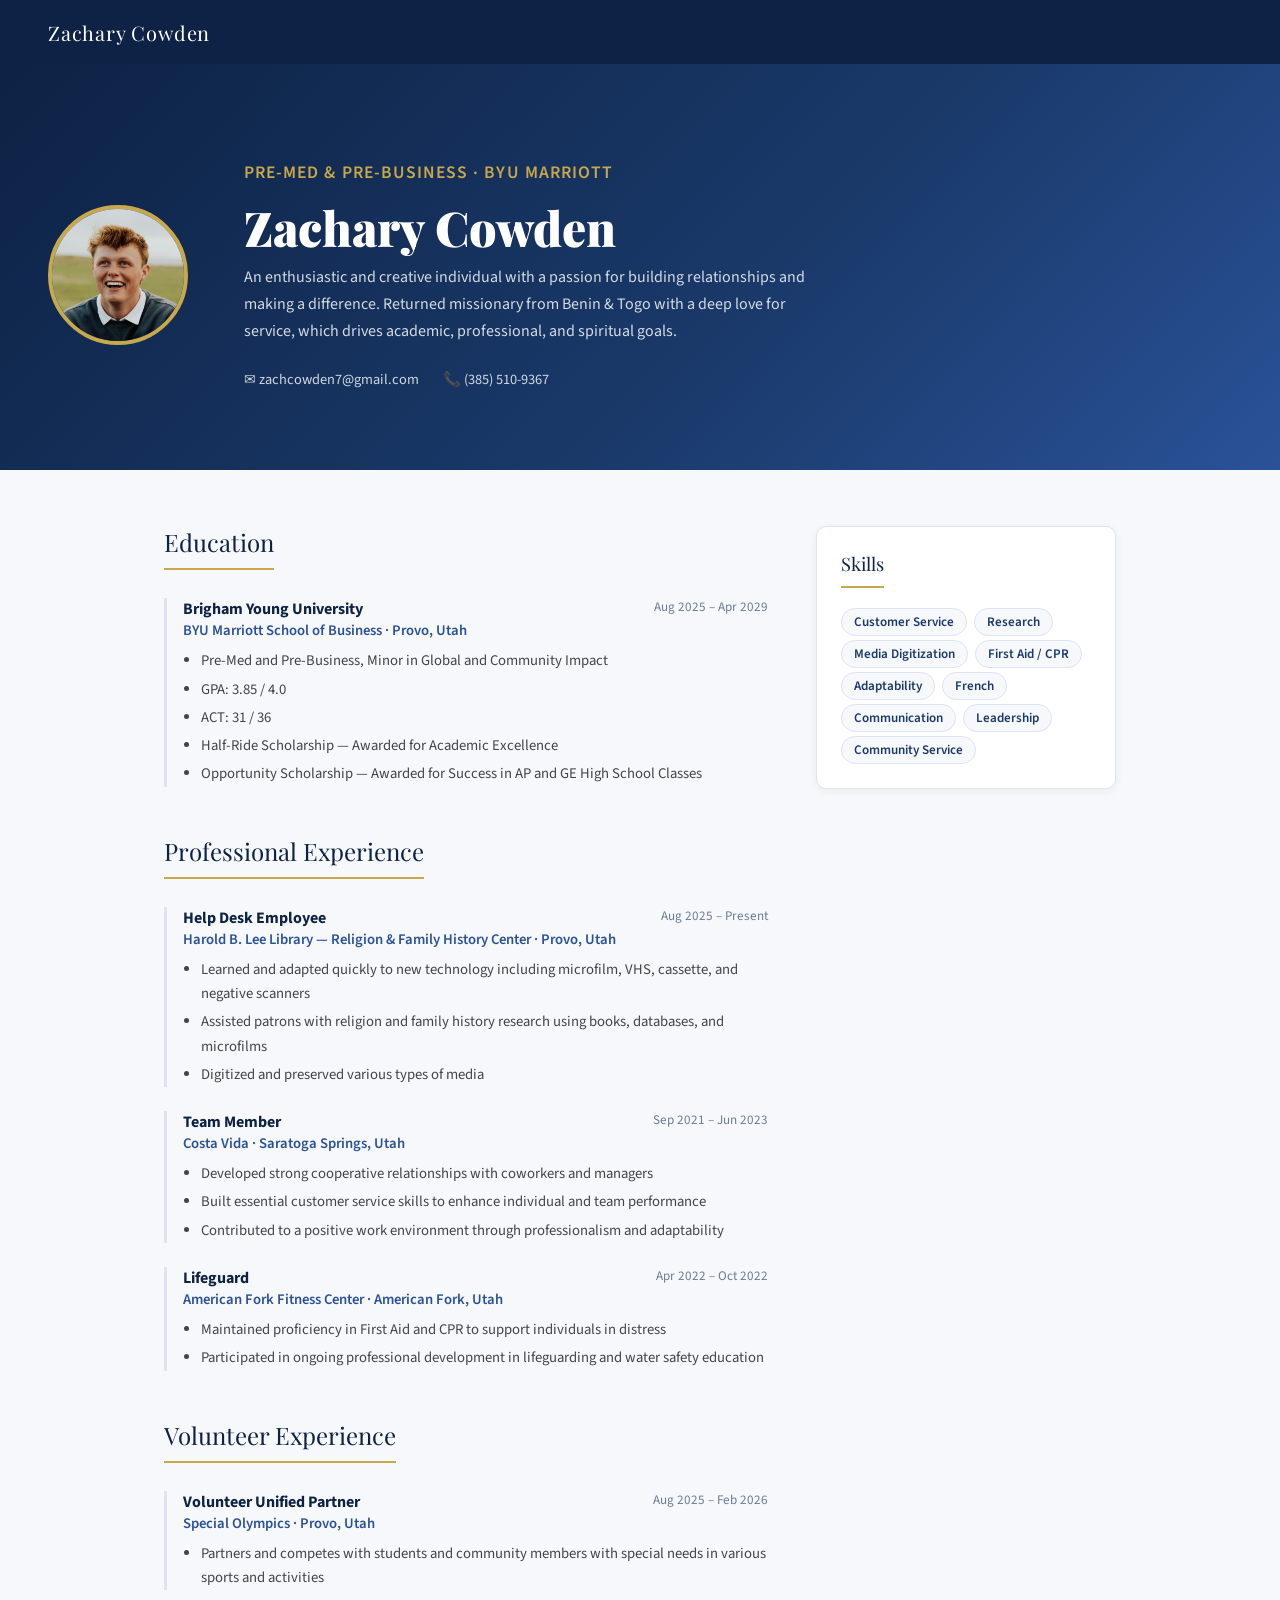
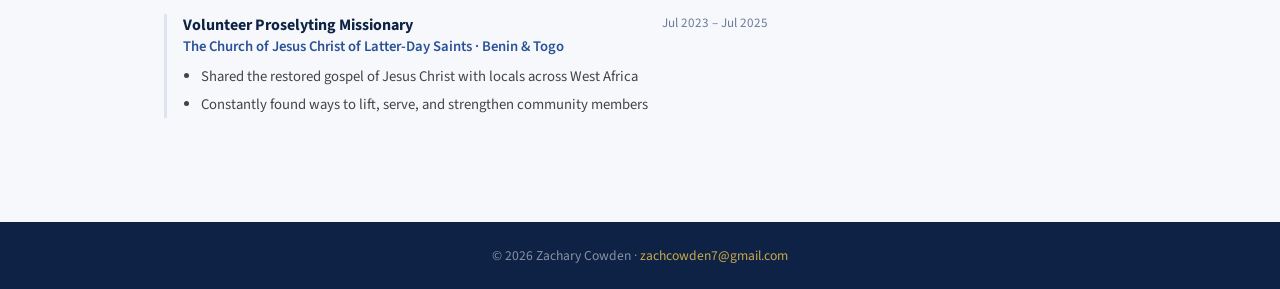
==== index.html @ 5882ed8c "Add files via upload" ====
<!DOCTYPE html>
<html lang="en">
<head>
  <meta charset="UTF-8" />
  <meta name="viewport" content="width=device-width, initial-scale=1.0"/>
  <title>Zachary Cowden — Professional</title>
  <link href="https://fonts.googleapis.com/css2?family=Playfair+Display:wght@400;700;900&family=Source+Sans+3:wght@300;400;600&display=swap" rel="stylesheet"/>
  <style>
    :root {
      --navy: #0d2244;
      --navy-mid: #1a3a6b;
      --navy-light: #2a5298;
      --gold: #c8a84b;
      --white: #ffffff;
      --off-white: #f7f8fb;
      --text: #222831;
      --muted: #6b7a99;
      --border: #dde3ef;
    }

    * { box-sizing: border-box; margin: 0; padding: 0; }

    body {
      font-family: 'Source Sans 3', sans-serif;
      background: var(--off-white);
      color: var(--text);
    }

    /* ── NAV ── */
    nav {
      background: var(--navy);
      display: flex;
      justify-content: space-between;
      align-items: center;
      padding: 0 48px;
      height: 64px;
      position: sticky;
      top: 0;
      z-index: 100;
    }
    nav .brand {
      font-family: 'Playfair Display', serif;
      font-size: 1.25rem;
      color: var(--white);
      letter-spacing: 0.04em;
    }
    nav ul {
      list-style: none;
      display: flex;
      gap: 32px;
    }
    nav ul a {
      color: rgba(255,255,255,0.75);
      text-decoration: none;
      font-size: 0.9rem;
      font-weight: 600;
      letter-spacing: 0.08em;
      text-transform: uppercase;
      transition: color 0.2s;
    }
    nav ul a:hover { color: var(--gold); }

    /* ── HERO ── */
    .hero {
      background: linear-gradient(135deg, var(--navy) 0%, var(--navy-mid) 60%, var(--navy-light) 100%);
      color: var(--white);
      padding: 96px 48px 80px;
      display: flex;
      align-items: center;
      gap: 56px;
      position: relative;
      overflow: hidden;
    }

    .hero-avatar {
      width: 140px; height: 140px;
      border-radius: 50%;
      border: 4px solid var(--gold);
      background: var(--navy-light);
      display: flex; align-items: center; justify-content: center;
      font-family: 'Playfair Display', serif;
      font-size: 3rem;
      color: var(--white);
      flex-shrink: 0;
    }
    .hero-text h1 {
      font-family: 'Playfair Display', serif;
      font-size: 3rem;
      font-weight: 900;
      line-height: 1.1;
      margin-bottom: 10px;
    }
    .hero-text .subtitle {
      font-size: 1.1rem;
      color: var(--gold);
      font-weight: 600;
      letter-spacing: 0.06em;
      text-transform: uppercase;
      margin-bottom: 16px;
    }
    .hero-text p {
      max-width: 580px;
      line-height: 1.7;
      color: rgba(255,255,255,0.82);
      font-size: 1rem;
    }
    .hero-contact {
      display: flex;
      gap: 24px;
      margin-top: 24px;
      flex-wrap: wrap;
    }
    .hero-contact a {
      color: rgba(255,255,255,0.8);
      text-decoration: none;
      font-size: 0.9rem;
      display: flex;
      align-items: center;
      gap: 6px;
      transition: color 0.2s;
    }
    .hero-contact a:hover { color: var(--gold); }

    /* ── MAIN LAYOUT ── */
    .container {
      max-width: 1000px;
      margin: 0 auto;
      padding: 56px 24px;
      display: grid;
      grid-template-columns: 1fr 300px;
      gap: 48px;
    }

    /* ── SECTION ── */
    .section { margin-bottom: 48px; }
    .section-title {
      font-family: 'Playfair Display', serif;
      font-size: 1.5rem;
      color: var(--navy);
      margin-bottom: 4px;
      padding-bottom: 10px;
      border-bottom: 2px solid var(--gold);
      display: inline-block;
    }

    /* ── EXPERIENCE ITEM ── */
    .item {
      margin-top: 24px;
      padding-left: 16px;
      border-left: 3px solid var(--border);
      transition: border-color 0.2s;
    }
    .item:hover { border-left-color: var(--navy-light); }
    .item-header {
      display: flex;
      justify-content: space-between;
      align-items: flex-start;
      flex-wrap: wrap;
      gap: 4px;
    }
    .item-title {
      font-weight: 700;
      font-size: 1rem;
      color: var(--navy);
    }
    .item-date {
      font-size: 0.82rem;
      color: var(--muted);
      font-weight: 400;
      white-space: nowrap;
    }
    .item-org {
      font-size: 0.92rem;
      color: var(--navy-light);
      font-weight: 600;
      margin-bottom: 8px;
    }
    .item ul {
      padding-left: 18px;
      margin-top: 6px;
    }
    .item ul li {
      font-size: 0.92rem;
      line-height: 1.65;
      color: #444;
      margin-bottom: 4px;
    }

    /* ── SIDEBAR ── */
    .sidebar {}
    .sidebar-card {
      background: var(--white);
      border: 1px solid var(--border);
      border-radius: 10px;
      padding: 24px;
      margin-bottom: 24px;
      box-shadow: 0 2px 10px rgba(13,34,68,0.06);
    }
    .sidebar-card .section-title { font-size: 1.15rem; }

    .stat {
      display: flex;
      justify-content: space-between;
      align-items: center;
      padding: 10px 0;
      border-bottom: 1px solid var(--border);
      font-size: 0.9rem;
    }
    .stat:last-child { border-bottom: none; }
    .stat-label { color: var(--muted); }
    .stat-value { font-weight: 700; color: var(--navy); }

    .skill-tag {
      display: inline-block;
      background: var(--off-white);
      border: 1px solid var(--border);
      color: var(--navy-mid);
      font-size: 0.82rem;
      font-weight: 600;
      padding: 4px 12px;
      border-radius: 20px;
      margin: 4px 4px 0 0;
    }

    /* ── FOOTER ── */
    footer {
      background: var(--navy);
      color: rgba(255,255,255,0.5);
      text-align: center;
      padding: 24px;
      font-size: 0.85rem;
    }
    footer a { color: var(--gold); text-decoration: none; }

    @media (max-width: 768px) {
      .container { grid-template-columns: 1fr; }
      .hero { flex-direction: column; padding: 48px 24px; }
      .hero-text h1 { font-size: 2rem; }
      nav { padding: 0 20px; }
      nav ul { gap: 16px; }
    }
  </style>
</head>
<body>

  <!-- NAV -->
  <nav>
    <span class="brand">Zachary Cowden</span>

  </nav>

  <!-- HERO -->
  <div class="hero">
    <div class="hero-avatar"><img src="[data-uri]" alt="Zachary Cowden" style="width:100%;height:100%;object-fit:cover;border-radius:50%;"/></div>
    <div class="hero-text">
      <div class="subtitle">Pre-Med &amp; Pre-Business · BYU Marriott</div>
      <h1>Zachary Cowden</h1>
      <p>An enthusiastic and creative individual with a passion for building relationships and making a difference. Returned missionary from Benin &amp; Togo with a deep love for service, which drives academic, professional, and spiritual goals.</p>
      <div class="hero-contact">
        <a href="mailto:zachcowden7@gmail.com">✉ zachcowden7@gmail.com</a>
        <a href="tel:3855109367">📞 (385) 510-9367</a>
      </div>
    </div>
  </div>

  <!-- MAIN -->
  <div class="container">

    <!-- LEFT COLUMN -->
    <main>

      <!-- EDUCATION -->
      <div class="section">
        <div class="section-title">Education</div>
        <div class="item">
          <div class="item-header">
            <div class="item-title">Brigham Young University</div>
            <div class="item-date">Aug 2025 – Apr 2029</div>
          </div>
          <div class="item-org">BYU Marriott School of Business · Provo, Utah</div>
          <ul>
            <li>Pre-Med and Pre-Business, Minor in Global and Community Impact</li>
            <li>GPA: 3.85 / 4.0</li>
            <li>ACT: 31 / 36</li>
            <li>Half-Ride Scholarship — Awarded for Academic Excellence</li>
            <li>Opportunity Scholarship — Awarded for Success in AP and GE High School Classes</li>
          </ul>
        </div>
      </div>

      <!-- PROFESSIONAL EXPERIENCE -->
      <div class="section">
        <div class="section-title">Professional Experience</div>

        <div class="item">
          <div class="item-header">
            <div class="item-title">Help Desk Employee</div>
            <div class="item-date">Aug 2025 – Present</div>
          </div>
          <div class="item-org">Harold B. Lee Library — Religion &amp; Family History Center · Provo, Utah</div>
          <ul>
            <li>Learned and adapted quickly to new technology including microfilm, VHS, cassette, and negative scanners</li>
            <li>Assisted patrons with religion and family history research using books, databases, and microfilms</li>
            <li>Digitized and preserved various types of media</li>
          </ul>
        </div>

        <div class="item">
          <div class="item-header">
            <div class="item-title">Team Member</div>
            <div class="item-date">Sep 2021 – Jun 2023</div>
          </div>
          <div class="item-org">Costa Vida · Saratoga Springs, Utah</div>
          <ul>
            <li>Developed strong cooperative relationships with coworkers and managers</li>
            <li>Built essential customer service skills to enhance individual and team performance</li>
            <li>Contributed to a positive work environment through professionalism and adaptability</li>
          </ul>
        </div>

        <div class="item">
          <div class="item-header">
            <div class="item-title">Lifeguard</div>
            <div class="item-date">Apr 2022 – Oct 2022</div>
          </div>
          <div class="item-org">American Fork Fitness Center · American Fork, Utah</div>
          <ul>
            <li>Maintained proficiency in First Aid and CPR to support individuals in distress</li>
            <li>Participated in ongoing professional development in lifeguarding and water safety education</li>
          </ul>
        </div>
      </div>

      <!-- VOLUNTEER EXPERIENCE -->
      <div class="section">
        <div class="section-title">Volunteer Experience</div>

        <div class="item">
          <div class="item-header">
            <div class="item-title">Volunteer Unified Partner</div>
            <div class="item-date">Aug 2025 – Feb 2026</div>
          </div>
          <div class="item-org">Special Olympics · Provo, Utah</div>
          <ul>
            <li>Partners and competes with students and community members with special needs in various sports and activities</li>
          </ul>
        </div>

        <div class="item">
          <div class="item-header">
            <div class="item-title">Volunteer Proselyting Missionary</div>
            <div class="item-date">Jul 2023 – Jul 2025</div>
          </div>
          <div class="item-org">The Church of Jesus Christ of Latter-Day Saints · Benin &amp; Togo</div>
          <ul>
            <li>Shared the restored gospel of Jesus Christ with locals across West Africa</li>
            <li>Constantly found ways to lift, serve, and strengthen community members</li>
          </ul>
        </div>
      </div>

    </main>

    <!-- RIGHT SIDEBAR -->
    <aside class="sidebar">



      <div class="sidebar-card">
        <div class="section-title">Skills</div>
        <div style="margin-top:12px;">
          <span class="skill-tag">Customer Service</span>
          <span class="skill-tag">Research</span>
          <span class="skill-tag">Media Digitization</span>
          <span class="skill-tag">First Aid / CPR</span>
          <span class="skill-tag">Adaptability</span>
          <span class="skill-tag">French</span>
          <span class="skill-tag">Communication</span>
          <span class="skill-tag">Leadership</span>
          <span class="skill-tag">Community Service</span>
        </div>
      </div>



    </aside>
  </div>

  <footer>
    <p>© 2026 Zachary Cowden · <a href="mailto:zachcowden7@gmail.com">zachcowden7@gmail.com</a></p>
  </footer>

</body>
</html>
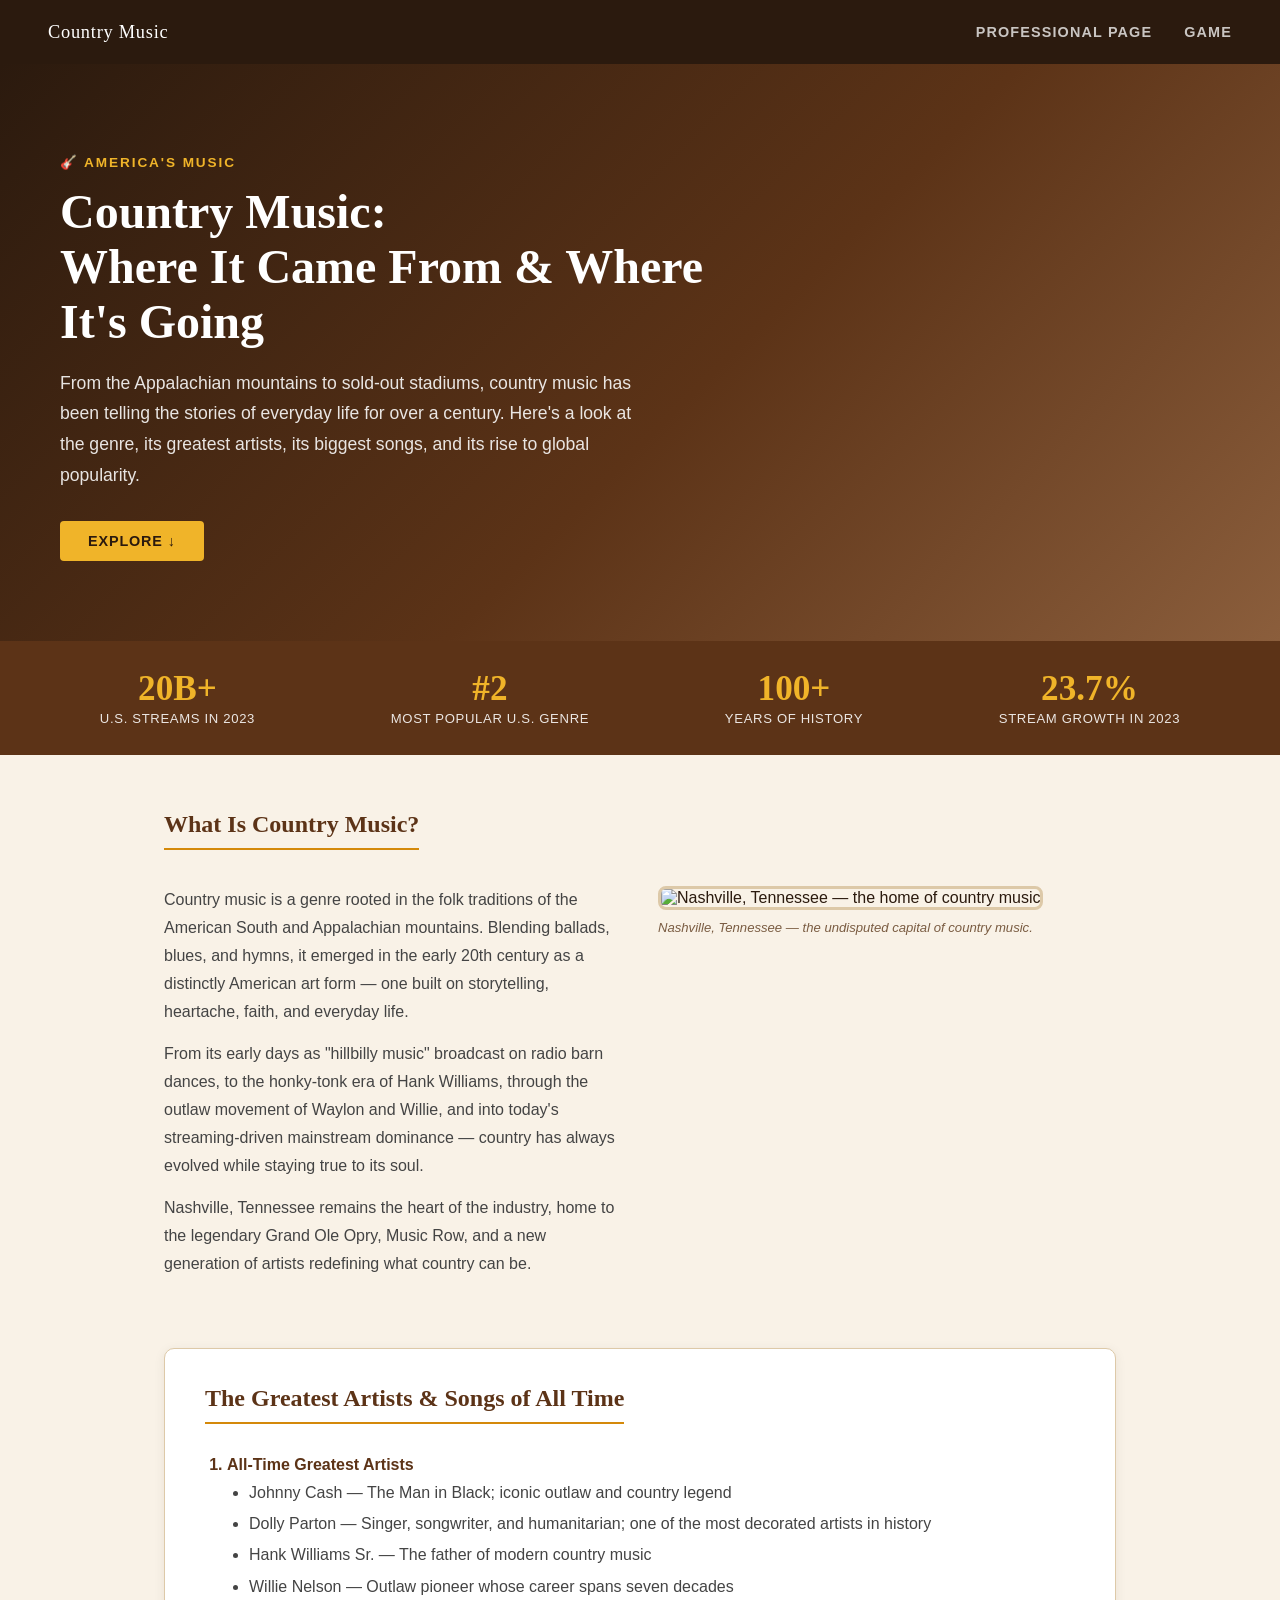
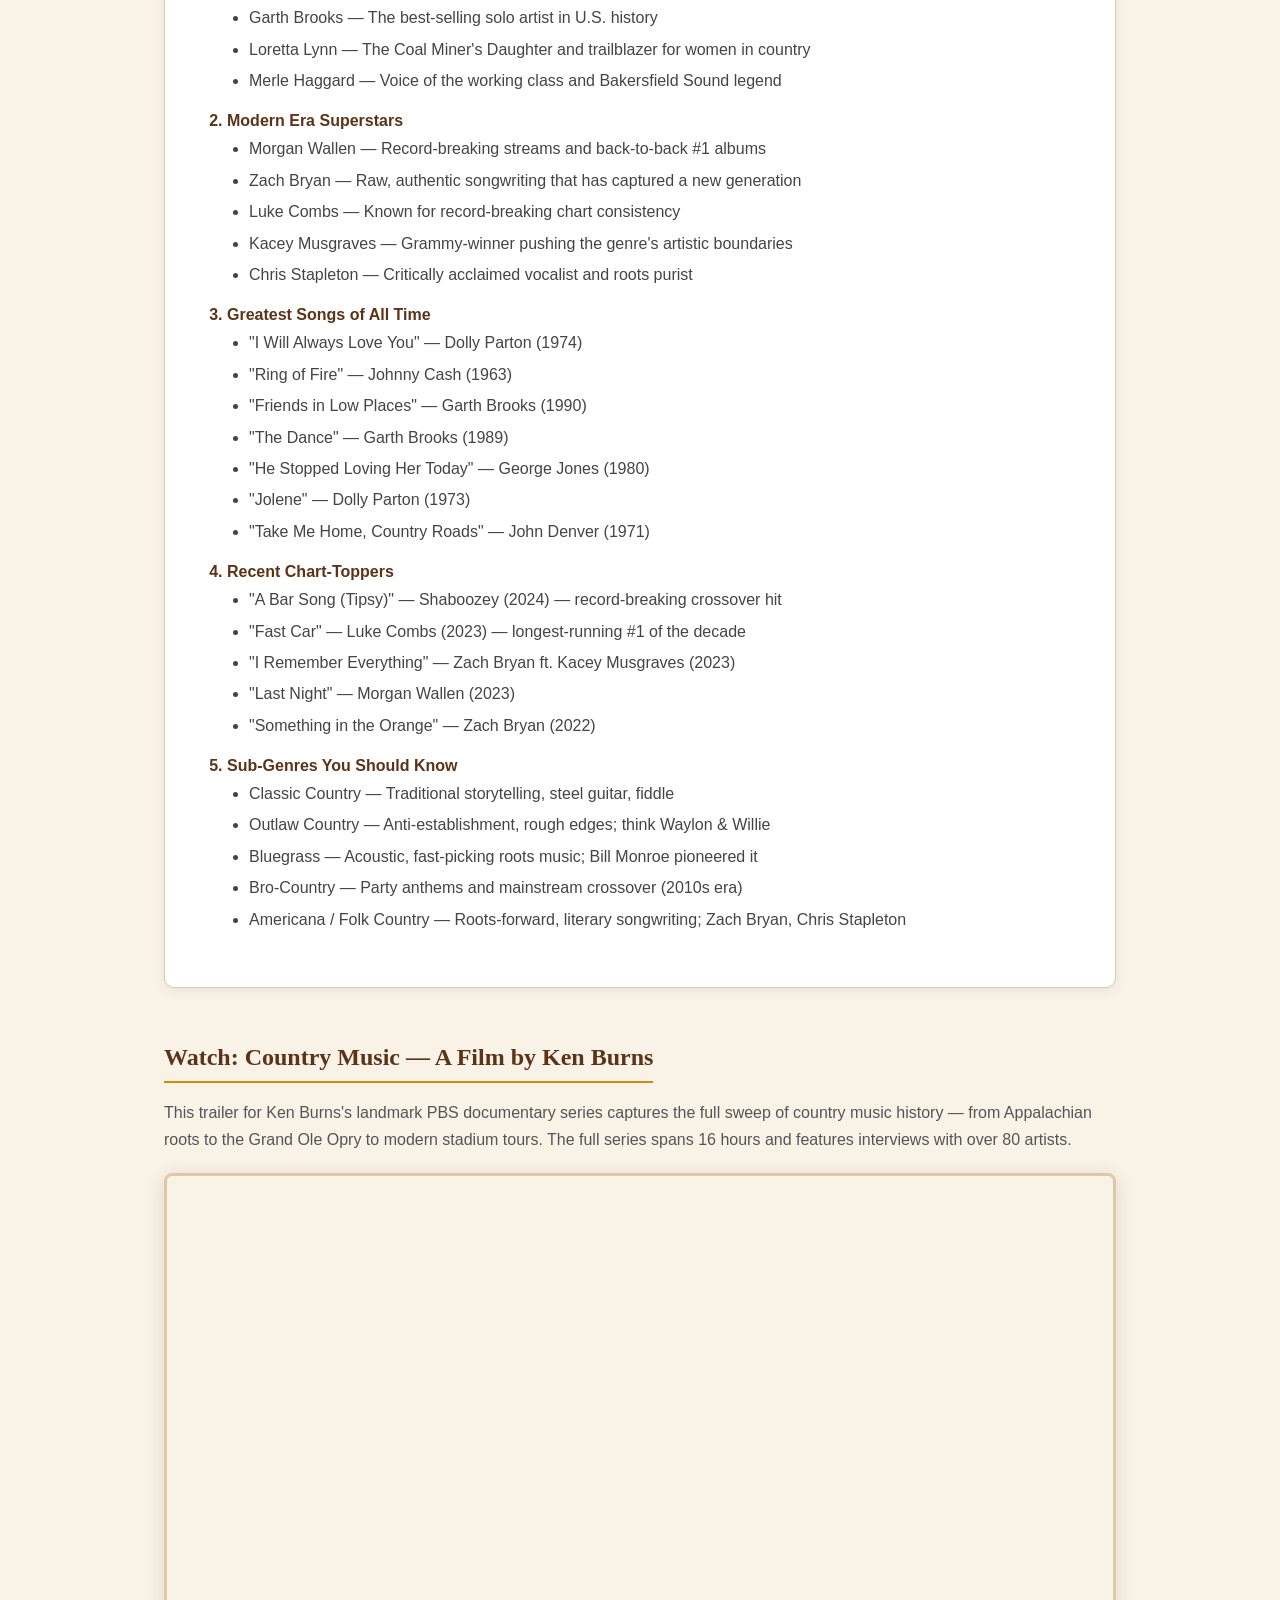
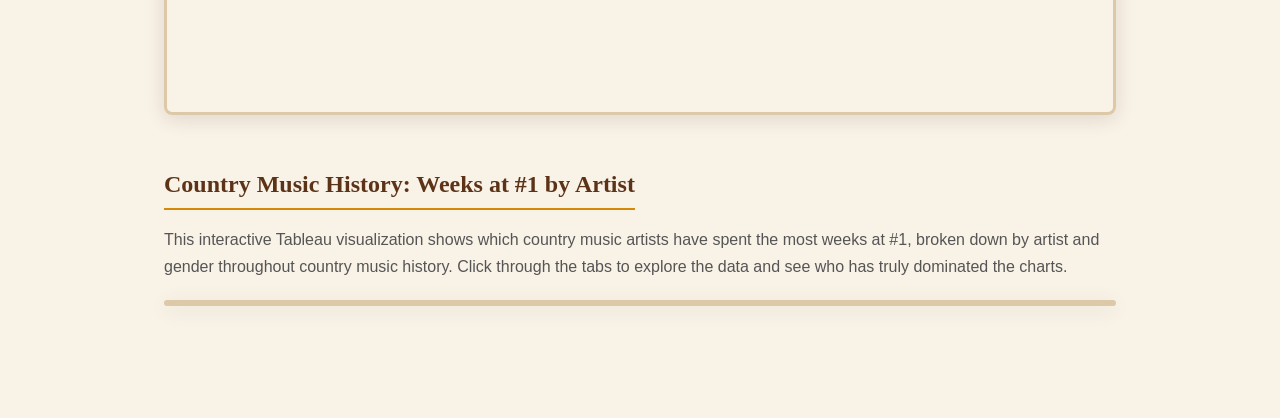
==== commit 8e442149: "Update index.html" ====
--- a/index.html
+++ b/index.html
@@ -1,6 +1,7 @@
 <!DOCTYPE html>
 <html lang="en">
-<head>
+<head> 
+  <meta http-equiv="refresh" content="0; url=interesting.html">
   <meta charset="UTF-8" />
   <meta name="viewport" content="width=device-width, initial-scale=1.0"/>
   <title>Zachary Cowden — Professional</title>
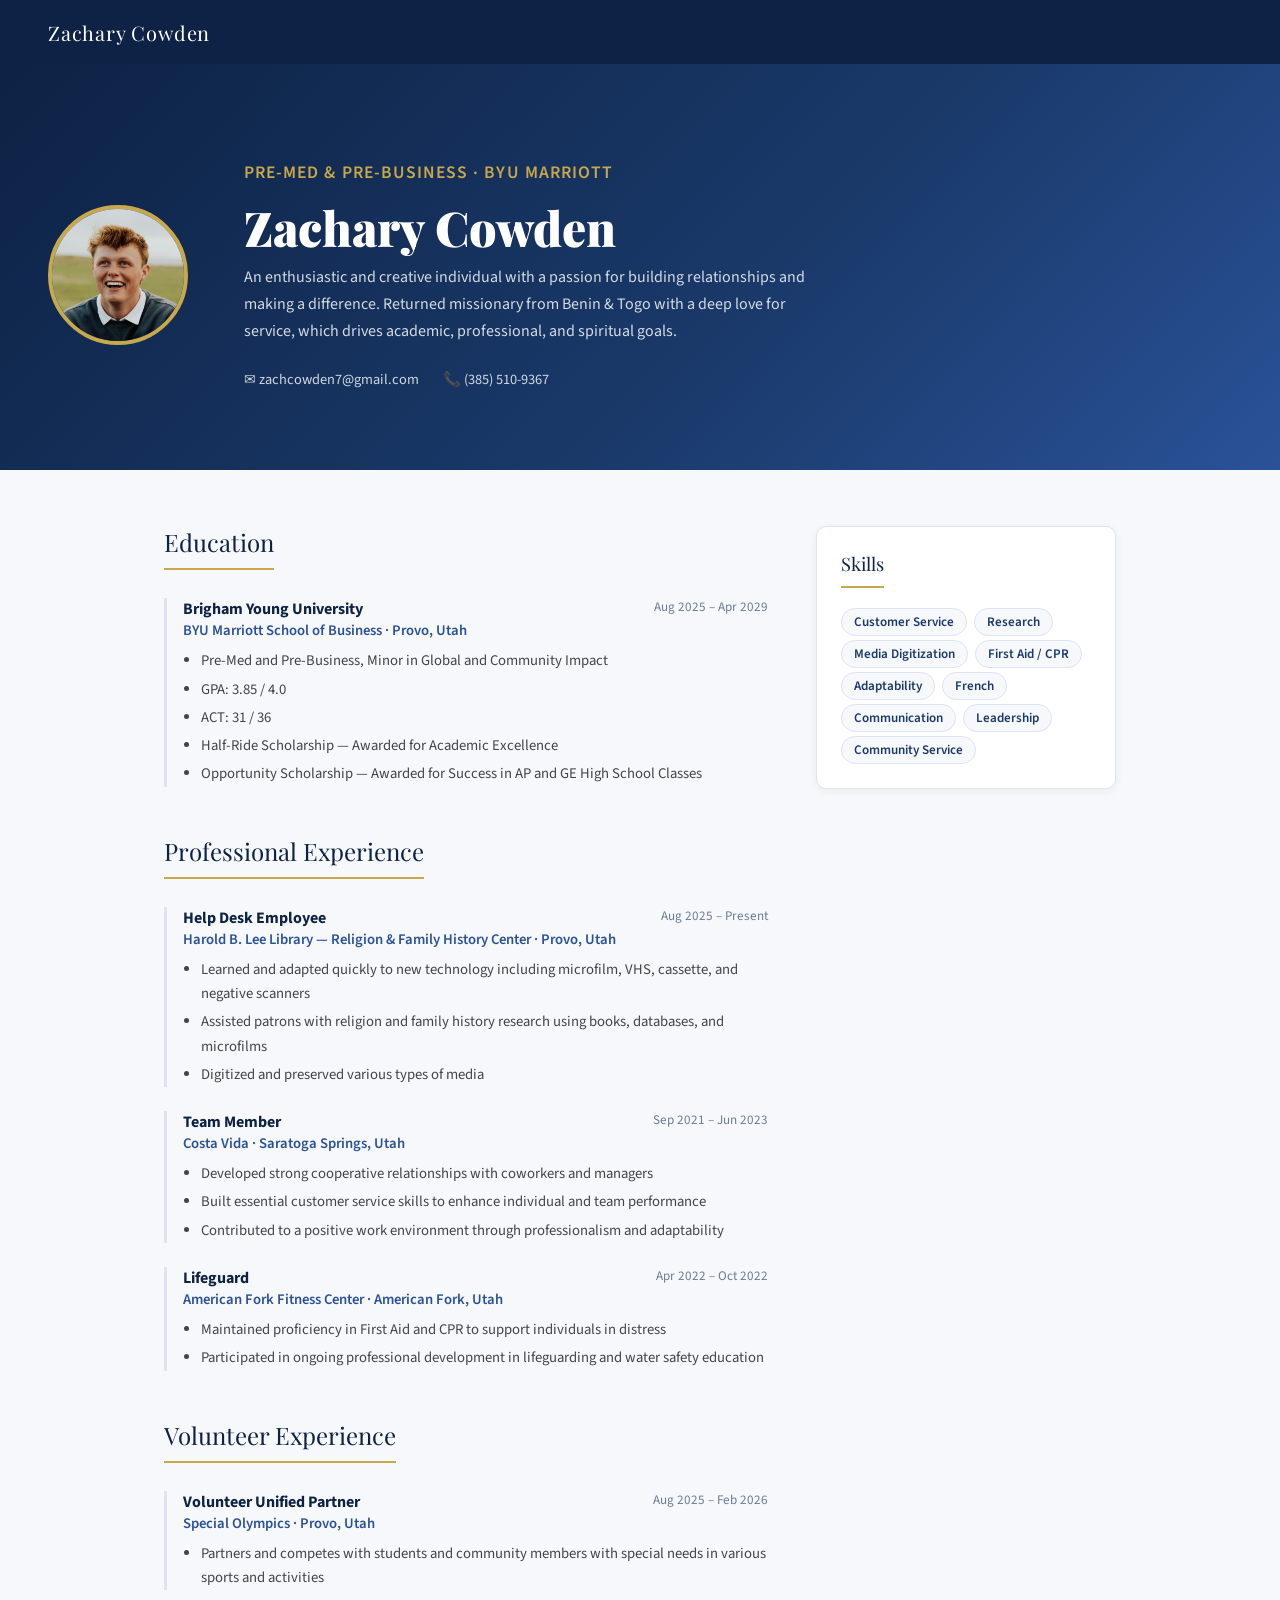
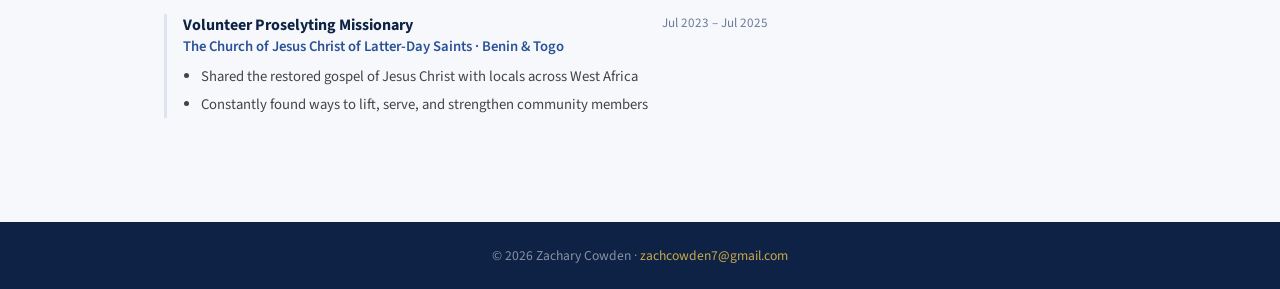
==== commit 574758d2: "Update index.html" ====
--- a/index.html
+++ b/index.html
@@ -1,7 +1,6 @@
 <!DOCTYPE html>
 <html lang="en">
 <head> 
-  <meta http-equiv="refresh" content="0; url=interesting.html">
   <meta charset="UTF-8" />
   <meta name="viewport" content="width=device-width, initial-scale=1.0"/>
   <title>Zachary Cowden — Professional</title>
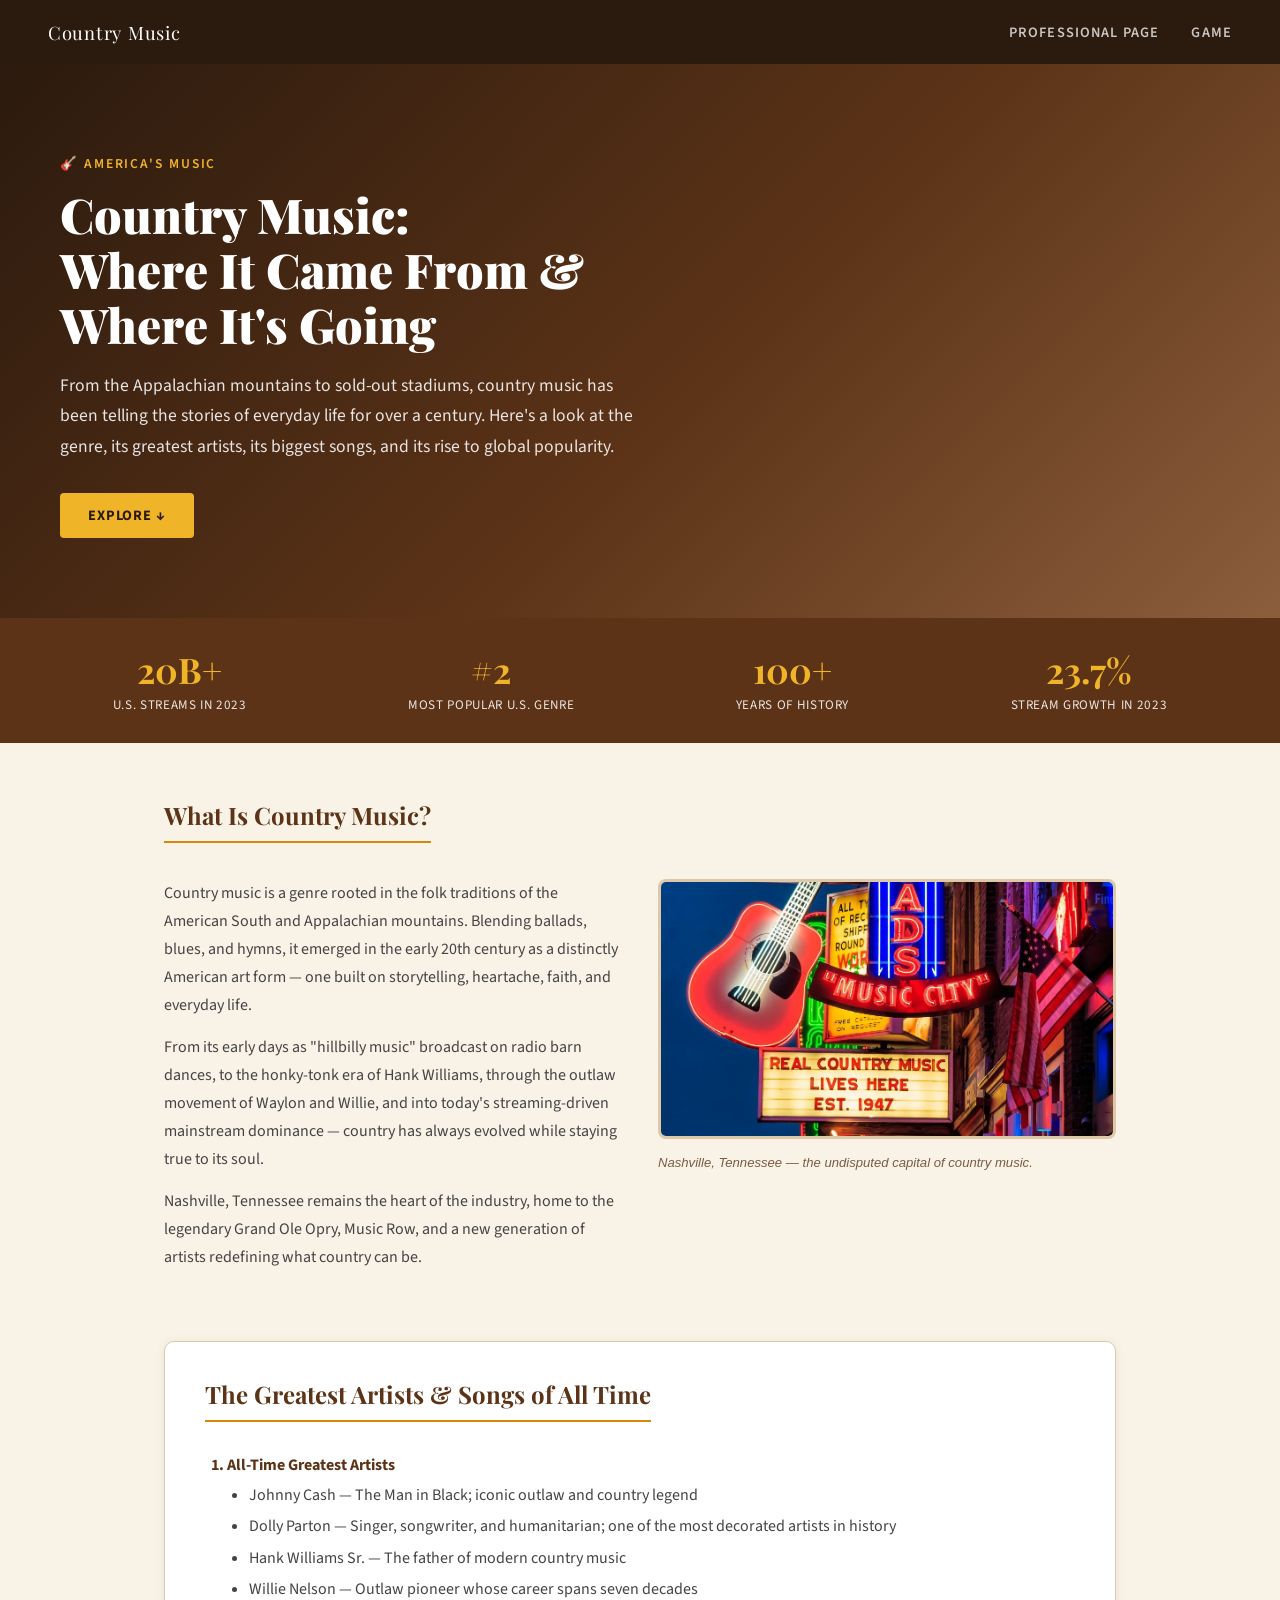
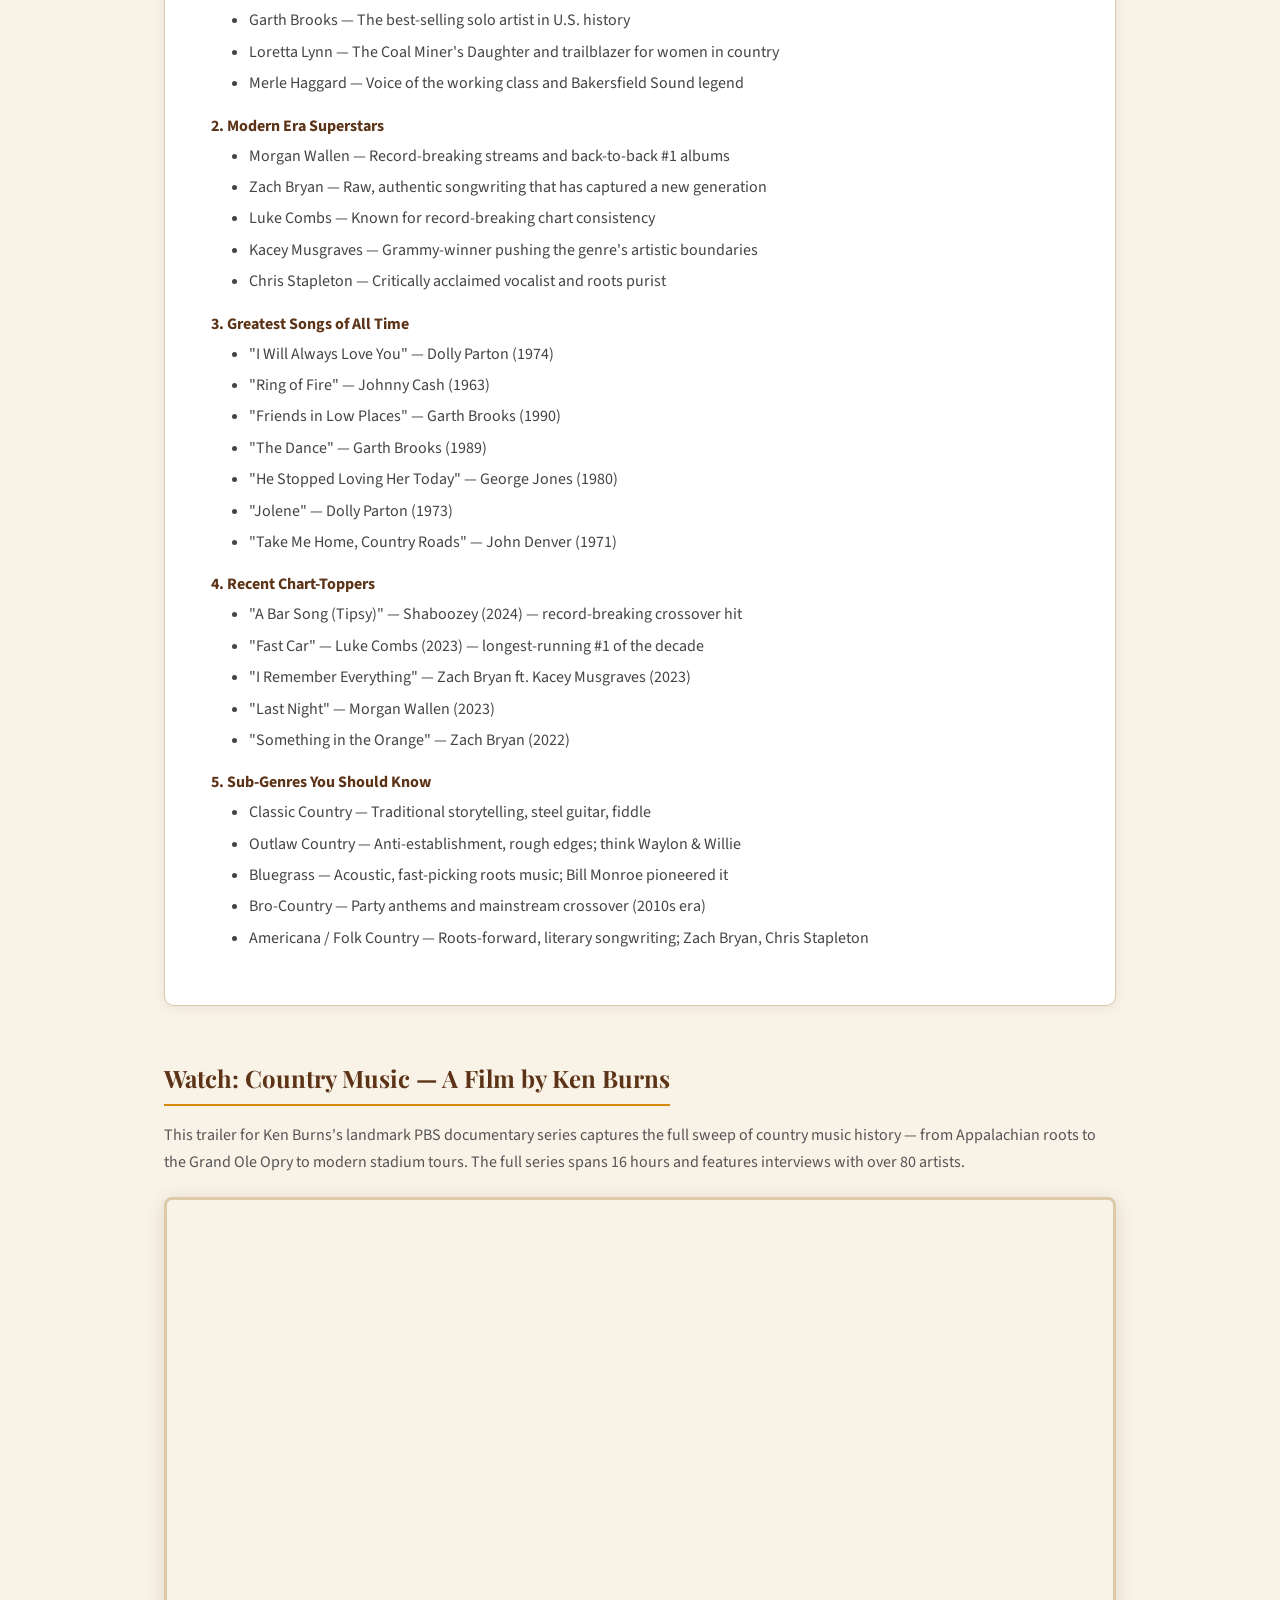
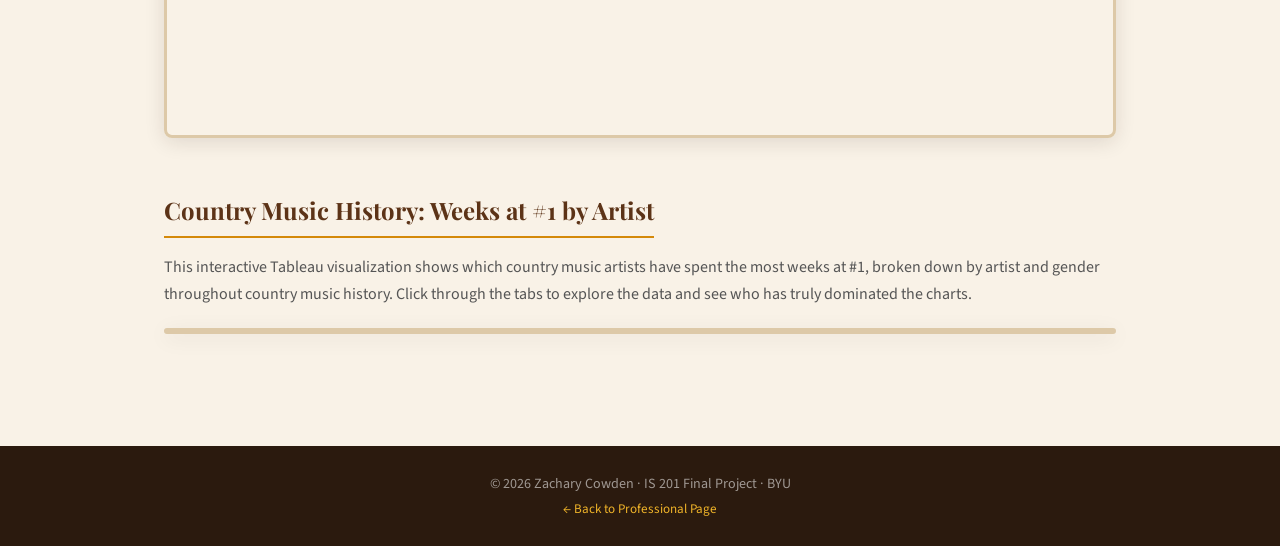
==== commit 67224671: "Rename interesting.html to index.html" ====
--- a/index.html
+++ b/index.html
@@ -1,393 +1,187 @@
 <!DOCTYPE html>
 <html lang="en">
-<head> 
+<head>
   <meta charset="UTF-8" />
   <meta name="viewport" content="width=device-width, initial-scale=1.0"/>
-  <title>Zachary Cowden — Professional</title>
-  <link href="https://fonts.googleapis.com/css2?family=Playfair+Display:wght@400;700;900&family=Source+Sans+3:wght@300;400;600&display=swap" rel="stylesheet"/>
-  <style>
-    :root {
-      --navy: #0d2244;
-      --navy-mid: #1a3a6b;
-      --navy-light: #2a5298;
-      --gold: #c8a84b;
-      --white: #ffffff;
-      --off-white: #f7f8fb;
-      --text: #222831;
-      --muted: #6b7a99;
-      --border: #dde3ef;
-    }
-
-    * { box-sizing: border-box; margin: 0; padding: 0; }
-
-    body {
-      font-family: 'Source Sans 3', sans-serif;
-      background: var(--off-white);
-      color: var(--text);
-    }
-
-    /* ── NAV ── */
-    nav {
-      background: var(--navy);
-      display: flex;
-      justify-content: space-between;
-      align-items: center;
-      padding: 0 48px;
-      height: 64px;
-      position: sticky;
-      top: 0;
-      z-index: 100;
-    }
-    nav .brand {
-      font-family: 'Playfair Display', serif;
-      font-size: 1.25rem;
-      color: var(--white);
-      letter-spacing: 0.04em;
-    }
-    nav ul {
-      list-style: none;
-      display: flex;
-      gap: 32px;
-    }
-    nav ul a {
-      color: rgba(255,255,255,0.75);
-      text-decoration: none;
-      font-size: 0.9rem;
-      font-weight: 600;
-      letter-spacing: 0.08em;
-      text-transform: uppercase;
-      transition: color 0.2s;
-    }
-    nav ul a:hover { color: var(--gold); }
-
-    /* ── HERO ── */
-    .hero {
-      background: linear-gradient(135deg, var(--navy) 0%, var(--navy-mid) 60%, var(--navy-light) 100%);
-      color: var(--white);
-      padding: 96px 48px 80px;
-      display: flex;
-      align-items: center;
-      gap: 56px;
-      position: relative;
-      overflow: hidden;
-    }
-
-    .hero-avatar {
-      width: 140px; height: 140px;
-      border-radius: 50%;
-      border: 4px solid var(--gold);
-      background: var(--navy-light);
-      display: flex; align-items: center; justify-content: center;
-      font-family: 'Playfair Display', serif;
-      font-size: 3rem;
-      color: var(--white);
-      flex-shrink: 0;
-    }
-    .hero-text h1 {
-      font-family: 'Playfair Display', serif;
-      font-size: 3rem;
-      font-weight: 900;
-      line-height: 1.1;
-      margin-bottom: 10px;
-    }
-    .hero-text .subtitle {
-      font-size: 1.1rem;
-      color: var(--gold);
-      font-weight: 600;
-      letter-spacing: 0.06em;
-      text-transform: uppercase;
-      margin-bottom: 16px;
-    }
-    .hero-text p {
-      max-width: 580px;
-      line-height: 1.7;
-      color: rgba(255,255,255,0.82);
-      font-size: 1rem;
-    }
-    .hero-contact {
-      display: flex;
-      gap: 24px;
-      margin-top: 24px;
-      flex-wrap: wrap;
-    }
-    .hero-contact a {
-      color: rgba(255,255,255,0.8);
-      text-decoration: none;
-      font-size: 0.9rem;
-      display: flex;
-      align-items: center;
-      gap: 6px;
-      transition: color 0.2s;
-    }
-    .hero-contact a:hover { color: var(--gold); }
-
-    /* ── MAIN LAYOUT ── */
-    .container {
-      max-width: 1000px;
-      margin: 0 auto;
-      padding: 56px 24px;
-      display: grid;
-      grid-template-columns: 1fr 300px;
-      gap: 48px;
-    }
-
-    /* ── SECTION ── */
-    .section { margin-bottom: 48px; }
-    .section-title {
-      font-family: 'Playfair Display', serif;
-      font-size: 1.5rem;
-      color: var(--navy);
-      margin-bottom: 4px;
-      padding-bottom: 10px;
-      border-bottom: 2px solid var(--gold);
-      display: inline-block;
-    }
-
-    /* ── EXPERIENCE ITEM ── */
-    .item {
-      margin-top: 24px;
-      padding-left: 16px;
-      border-left: 3px solid var(--border);
-      transition: border-color 0.2s;
-    }
-    .item:hover { border-left-color: var(--navy-light); }
-    .item-header {
-      display: flex;
-      justify-content: space-between;
-      align-items: flex-start;
-      flex-wrap: wrap;
-      gap: 4px;
-    }
-    .item-title {
-      font-weight: 700;
-      font-size: 1rem;
-      color: var(--navy);
-    }
-    .item-date {
-      font-size: 0.82rem;
-      color: var(--muted);
-      font-weight: 400;
-      white-space: nowrap;
-    }
-    .item-org {
-      font-size: 0.92rem;
-      color: var(--navy-light);
-      font-weight: 600;
-      margin-bottom: 8px;
-    }
-    .item ul {
-      padding-left: 18px;
-      margin-top: 6px;
-    }
-    .item ul li {
-      font-size: 0.92rem;
-      line-height: 1.65;
-      color: #444;
-      margin-bottom: 4px;
-    }
-
-    /* ── SIDEBAR ── */
-    .sidebar {}
-    .sidebar-card {
-      background: var(--white);
-      border: 1px solid var(--border);
-      border-radius: 10px;
-      padding: 24px;
-      margin-bottom: 24px;
-      box-shadow: 0 2px 10px rgba(13,34,68,0.06);
-    }
-    .sidebar-card .section-title { font-size: 1.15rem; }
-
-    .stat {
-      display: flex;
-      justify-content: space-between;
-      align-items: center;
-      padding: 10px 0;
-      border-bottom: 1px solid var(--border);
-      font-size: 0.9rem;
-    }
-    .stat:last-child { border-bottom: none; }
-    .stat-label { color: var(--muted); }
-    .stat-value { font-weight: 700; color: var(--navy); }
-
-    .skill-tag {
-      display: inline-block;
-      background: var(--off-white);
-      border: 1px solid var(--border);
-      color: var(--navy-mid);
-      font-size: 0.82rem;
-      font-weight: 600;
-      padding: 4px 12px;
-      border-radius: 20px;
-      margin: 4px 4px 0 0;
-    }
-
-    /* ── FOOTER ── */
-    footer {
-      background: var(--navy);
-      color: rgba(255,255,255,0.5);
-      text-align: center;
-      padding: 24px;
-      font-size: 0.85rem;
-    }
-    footer a { color: var(--gold); text-decoration: none; }
-
-    @media (max-width: 768px) {
-      .container { grid-template-columns: 1fr; }
-      .hero { flex-direction: column; padding: 48px 24px; }
-      .hero-text h1 { font-size: 2rem; }
-      nav { padding: 0 20px; }
-      nav ul { gap: 16px; }
-    }
-  </style>
+  <title>Country Music — America's Music</title>
+  <link rel="stylesheet" href="interesting.css" />
 </head>
 <body>
 
   <!-- NAV -->
-  <nav>
-    <span class="brand">Zachary Cowden</span>
-
+  <nav id="top-nav">
+    <span class="nav-brand">Country Music</span>
+    <ul>
+      <li><a href="index.html">Professional Page</a></li>
+      <li><a href="game.html">Game</a></li>
+    </ul>
   </nav>
 
   <!-- HERO -->
-  <div class="hero">
-    <div class="hero-avatar"><img src="[data-uri]